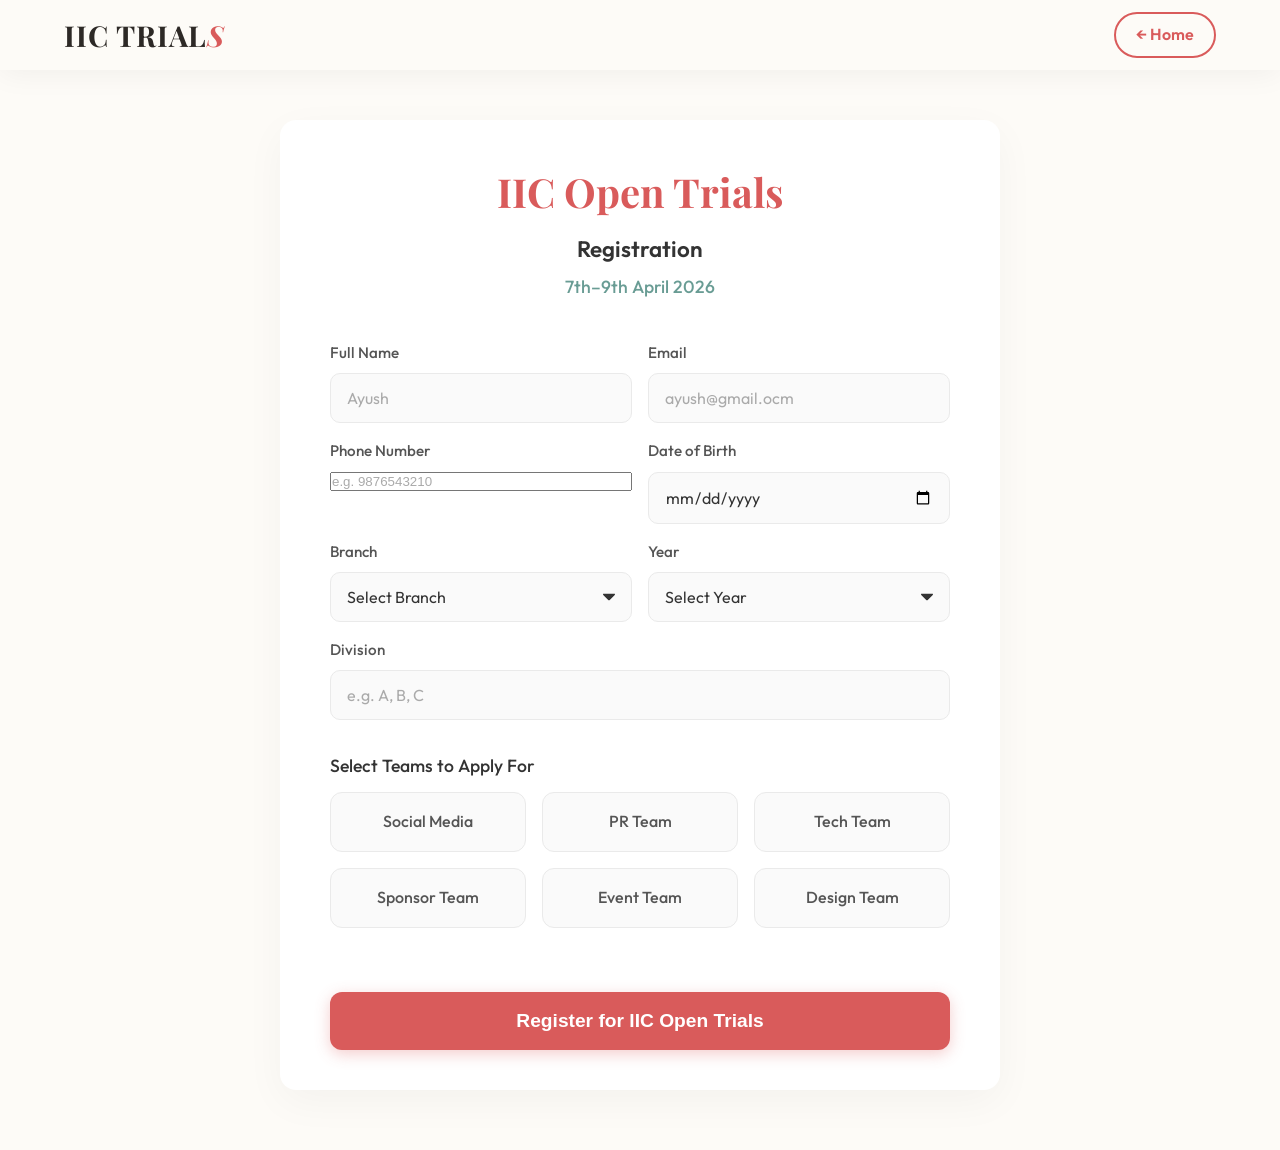
==== register.html @ b2291768 "feat: initialize project with responsive carnival-themed styling and structure" ====
<!DOCTYPE html>
<html lang="en">

<head>
  <meta charset="UTF-8">
  <meta name="viewport" content="width=device-width, initial-scale=1.0">
  <title>Registration - IIC Open Trials 2026</title>
  <link rel="preconnect" href="https://fonts.googleapis.com">
  <link rel="preconnect" href="https://fonts.gstatic.com" crossorigin>
  <link
    href="https://fonts.googleapis.com/css2?family=Outfit:wght@300;400;500;600;700&family=Playfair+Display:ital,wght@0,600;0,700;1,600&display=swap"
    rel="stylesheet">
  <link rel="stylesheet" href="style.css">
  <link rel="stylesheet" href="register.css">
</head>

<body class="register-page">

  <!-- Minimal Nav -->
  <nav class="navbar scrolled">
    <div class="nav-container">
      <a href="index.html" class="logo">
        <span class="logo-text">IIC TRIAL<span class="highlight">S</span></span>
      </a>
      <a href="index.html" class="btn-secondary" style="margin-top:0; padding:8px 20px;">&larr; Home</a>
    </div>
  </nav>

  <main class="register-main">
    <div class="register-container">

      <!-- Main Registration Card -->
      <div id="form-card" class="register-card">
        <div class="form-header">
          <h2>IIC Open Trials</h2>
          <h3>Registration</h3>
          <p class="date">7th–9th April 2026</p>
        </div>

        <form id="standalone-register-form">

          <div class="form-section">
            <div class="form-row">
              <div class="form-group">
                <label for="fullName">Full Name</label>
                <input type="text" id="fullName" name="fullName" required placeholder="Ayush">
              </div>
              <div class="form-group">
                <label for="email">Email</label>
                <!-- EmailOTP removed, just standard verification -->
                <input type="email" id="email" name="email" required placeholder="ayush@gmail.ocm">
              </div>
            </div>

            <div class="form-row">
              <div class="form-group">
                <label for="phone">Phone Number</label>
                <input type="tel" id="phone" name="phone" required placeholder="e.g. 9876543210" pattern="[0-9]{10}"
                  minlength="10" maxlength="10" title="Please enter exactly 10 digits">
              </div>

              <div class="form-group">
                <label for="dob">Date of Birth</label>
                <input type="date" id="dob" name="dob" required>
              </div>
            </div>

            <div class="form-row">
              <div class="form-group">
                <label for="branch">Branch</label>
                <select id="branch" name="branch" required>
                  <option value="" disabled selected>Select Branch</option>
                  <option value="CE">CE</option>
                  <option value="IT">IT</option>
                  <option value="AI">AIDS</option>
                  <option value="ENTC">ENTC</option>
                  <option value="ECE">ECE</option>
                  <option value="CSE">CSE</option>
                  <option value="CSE-AI">CSE-AI</option>
                  <option value="MECH">MECH</option>
                  <option value="OTHER">OTHER</option>
                </select>
              </div>
              <div class="form-group">
                <label for="year">Year</label>
                <select id="year" name="year" required>
                  <option value="" disabled selected>Select Year</option>
                  <option value="FE">First Year (FE)</option>
                  <option value="SE">Second Year (SE)</option>
                  <option value="TE">Third Year (TE)</option>
                  <option value="BE">Final Year (BE)</option>
                </select>
              </div>
            </div>

            <div class="form-group">
              <label for="division">Division</label>
              <input type="text" id="division" name="division" required placeholder="e.g. A, B, C">
            </div>
          </div>

          <div class="form-section">
            <div class="team-selection-title">Select Teams to Apply For</div>

            <!-- Cards instead of checkboxes -->
            <div class="team-grid" id="team-selection-grid">
              <div class="team-selectable-card" data-team="Social Media">Social Media</div>
              <div class="team-selectable-card" data-team="PR Team">PR Team</div>
              <div class="team-selectable-card" data-team="Tech Team">Tech Team</div>
              <div class="team-selectable-card" data-team="Sponsor Team">Sponsor Team</div>
              <div class="team-selectable-card" data-team="Event Team">Event Team</div>
              <div class="team-selectable-card" data-team="Design Team">Design Team</div>
            </div>
          </div>

          <!-- Submit Button -->
          <button type="submit" id="btn-submit-main" class="btn-submit">
            <span class="btn-text">Register for IIC Open Trials</span>
            <span class="loader hidden"></span>
          </button>

          <div id="form-error" class="error-msg hidden"></div>
        </form>
      </div>

      <!-- Success Card -->
      <div id="success-card" class="success-card hidden">
        <div class="success-icon">🏆</div>
        <h2>You are registered for IIC Open Trials</h2>
        <p>A confirmation email has been dispatched. See you at the Carnival!</p>
      </div>

    </div>
  </main>

  <script src="register.js"></script>
</body>

</html>
---- style.css ----
/* =========================================
   VARIABLES & DESIGN SYSTEM
   ========================================= */
:root {
  /* Premium Light Carnival Palette */
  --bg-dark: #1F1B18;       /* Very dark warm gray (for contrast) */
  --bg-cream: #FDFBF7;      /* Clean cream modern base */
  --bg-paper: #F5F1E7;      /* Slightly darker cream for cards */
  --color-yellow: #FBE285;  /* Pastel Yellow */
  --color-red: #D95B5B;     /* Muted Premium Red */
  --color-teal: #699C94;    /* Subtle Carnival Teal */
  --color-gold: #E1C699;    /* Muted Gold */
  
  --text-main: #2D2926;     /* Dark Charcoal - highly readable */
  --text-muted: #6B655D;    /* Muted for paragraphs */
  
  /* Fonts */
  --font-heading: 'Playfair Display', serif;
  --font-body: 'Outfit', sans-serif;

  /* Layout */
  --max-width: 1200px;
  --nav-height: 120px;
  --nav-height-scrolled: 70px;
  
  /* Easing */
  --ease-smooth: cubic-bezier(0.25, 1, 0.5, 1);
  --ease-elastic: cubic-bezier(0.68, -0.55, 0.26, 1.55);
}

/* =========================================
   BASE RESET
   ========================================= */
* {
  margin: 0;
  padding: 0;
  box-sizing: border-box;
}

html {
  scroll-behavior: smooth;
}

body {
  font-family: var(--font-body);
  background-color: var(--bg-cream);
  color: var(--text-main);
  line-height: 1.6;
  overflow-x: hidden;
}

a {
  text-decoration: none;
  color: inherit;
}

ul {
  list-style: none;
}

.container {
  width: 90%;
  max-width: var(--max-width);
  margin: 0 auto;
}

.section-pad {
  padding: 100px 0;
  scroll-margin-top: 80px; /* Offset for fixed sticky navbar */
}

.section-header {
  text-align: center;
  margin-bottom: 60px;
}

.section-title {
  font-family: var(--font-heading);
  font-size: 3.5rem;
  color: var(--text-main);
  margin-bottom: 15px;
}

.section-desc {
  font-size: 1.2rem;
  color: var(--text-muted);
}

.highlight {
  color: var(--color-red);
  font-style: italic;
}

/* =========================================
   BUTTONS
   ========================================= */
.btn-primary {
  display: inline-block;
  background-color: var(--color-red);
  color: #fff;
  padding: 14px 32px;
  border-radius: 50px;
  font-weight: 600;
  font-size: 1.1rem;
  transition: transform 0.4s var(--ease-elastic), box-shadow 0.4s var(--ease-smooth), background-color 0.3s;
  cursor: pointer;
  border: none;
  font-family: var(--font-body);
}

.btn-primary:hover {
  transform: translateY(-4px) scale(1.02);
  box-shadow: 0 10px 25px rgba(217, 91, 91, 0.3);
  background-color: #C04A4A;
}

.btn-secondary {
  display: inline-block;
  background-color: transparent;
  color: var(--color-red);
  padding: 10px 24px;
  border-radius: 50px;
  font-weight: 600;
  border: 2px solid var(--color-red);
  transition: all 0.3s var(--ease-smooth);
  cursor: pointer;
  font-family: var(--font-body);
  margin-top: 15px;
}

.btn-secondary:hover {
  background-color: var(--color-red);
  color: #fff;
}

/* =========================================
   NAVBAR
   ========================================= */
.navbar {
  position: fixed;
  top: 0;
  left: 0;
  width: 100%;
  height: var(--nav-height);
  padding: 0 5%;
  display: flex;
  align-items: center;
  background-color: transparent;
  transition: height 0.4s var(--ease-smooth), background-color 0.4s var(--ease-smooth), box-shadow 0.4s var(--ease-smooth), filter 0.4s;
  z-index: 1000;
}

.navbar.scrolled {
  height: var(--nav-height-scrolled);
  background-color: rgba(253, 251, 247, 0.95);
  backdrop-filter: blur(10px);
  box-shadow: 0 4px 30px rgba(0, 0, 0, 0.05);
}

.nav-container {
  width: 100%;
  max-width: var(--max-width);
  margin: 0 auto;
  display: flex;
  justify-content: space-between;
  align-items: center;
}

.logo {
  font-family: var(--font-heading);
  font-size: 1.8rem;
  font-weight: 700;
  letter-spacing: 1px;
}

.logo .highlight {
  color: var(--color-red);
}

.nav-links {
  display: flex;
  align-items: center;
  gap: 40px;
  position: relative;
  transition: gap 0.4s var(--ease-smooth);
}

.navbar.scrolled .nav-links {
  gap: 30px;
}

.nav-item {
  font-weight: 500;
  font-size: 1.05rem;
  color: var(--text-main);
  position: relative;
  padding: 5px 0;
  transition: color 0.3s;
}

.nav-item:hover, .nav-item.active {
  color: var(--color-red);
}

/* Active Underline slide animation */
.nav-underline {
  position: absolute;
  bottom: -5px;
  height: 2px;
  background-color: var(--color-red);
  transition: width 0.3s var(--ease-smooth), left 0.3s var(--ease-smooth);
  width: 0;
  left: 0;
}

.btn-nav {
  background-color: var(--text-main);
  color: #fff;
  padding: 10px 24px;
  border-radius: 50px;
  font-weight: 600;
  transition: background-color 0.3s, transform 0.3s;
}

.btn-nav:hover {
  background-color: var(--color-red);
  transform: translateY(-2px);
}

/* =========================================
   HERO SECTION (Cinematic SVG Illustrated)
   ========================================= */
.hero {
  position: relative;
  height: 100vh;
  min-height: 700px;
  display: flex;
  align-items: center;
  justify-content: center;
  text-align: center;
  overflow: hidden;
  background-color: var(--bg-cream); /* Starts with cream */
}

.hero-bg {
  position: absolute;
  top: 0;
  left: 0;
  width: 100%;
  height: 100%;
  z-index: 1;
  pointer-events: none;
}

.sky-gradient {
  position: absolute;
  top: 0;
  left: 0;
  width: 100%;
  height: 100%;
  /* Animate gradient shift or keep it static pastel */
  background: linear-gradient(180deg, rgba(251, 226, 133, 0.3) 0%, rgba(253, 251, 247, 1) 100%);
  opacity: 0.8;
}

/* Background SVGs Positioned relative to hero */
.ferris-wheel-container {
  position: absolute;
  bottom: 0;
  right: 15%;
  width: 60vh;
  height: 60vh;
  transform: translateX(20%) translateY(10%);
  opacity: 0.8;
}

.ferris-wheel {
  width: 100%;
  height: 100%;
  animation: rotateWheel 40s linear infinite;
  transform-origin: center;
}

@keyframes rotateWheel {
  0% { transform: rotate(0deg); }
  100% { transform: rotate(360deg); }
}

/* Counter-rotate capsules so they don't tip over */
.capsule {
  animation: counterRotateCapsule 40s linear infinite;
  transform-origin: 100px 10px; /* Origin relative to SVG internal coords (top of capsule attachment) */
}

@keyframes counterRotateCapsule {
  0% { transform: rotate(0deg); }
  100% { transform: rotate(-360deg); }
}

.tents-container {
  position: absolute;
  bottom: -5px; /* sit on bottom edge */
  left: 0;
  width: 100%;
  height: 35vh;
  display: flex;
  align-items: flex-end;
  justify-content: flex-start;
  padding-left: 5%;
}

.tent {
  position: absolute;
  bottom: 0;
}

.tent-main {
  left: 10%;
  width: 40vh;
  z-index: 3;
}
.tent-side-l {
  left: 5%;
  width: 25vh;
  z-index: 2;
  transform: translateX(-50%);
}
.tent-side-r {
  left: 30%;
  width: 30vh;
  z-index: 2;
}

/* Flags flutter */
.flag {
  animation: flutter 2s infinite alternate ease-in-out;
  transform-origin: bottom center;
}
@keyframes flutter {
  0% { transform: rotate(-5deg) scaleY(1); }
  100% { transform: rotate(5deg) scaleY(0.9); }
}

/* Silhouettes */
.crowd {
  position: absolute;
  bottom: 0;
  left: 0;
  width: 100%;
  height: 10vh;
  background: url('data:image/svg+xml;utf8,<svg width="1000" height="100" viewBox="0 0 1000 100" xmlns="http://www.w3.org/2000/svg"><path d="M0,100 L0,50 Q20,30 40,50 T80,45 T110,60 T140,50 T180,65 T210,40 T240,55 T280,35 T320,60 T350,45 T380,55 T410,35 T440,60 T480,40 T520,55 T550,40 T580,55 T620,40 T650,55 T680,45 T720,60 T750,40 T780,50 T810,35 T840,55 T880,40 T920,50 T950,40 T980,55 L1000,50 L1000,100 Z" fill="%232D2926" opacity="0.05"/></svg>') repeat-x bottom;
  background-size: 1000px 100%;
  z-index: 4;
}

/* Fireworks */
.fireworks-container {
  position: absolute;
  top: 0;
  left: 0;
  width: 100%;
  height: 50%;
}
.fw {
  position: absolute;
  width: 5px;
  height: 5px;
  border-radius: 50%;
  background-color: var(--color-yellow);
  box-shadow: 0 0 10px 2px var(--color-yellow);
  opacity: 0;
}
.fw-1 { top: 20%; left: 30%; animation: explode 4s infinite 1s; }
.fw-2 { top: 30%; right: 25%; animation: explode 5s infinite 2.5s; background-color: var(--color-red); box-shadow: 0 0 10px 2px var(--color-red);}
.fw-3 { top: 15%; right: 40%; animation: explode 6s infinite 4s; background-color: var(--color-teal); box-shadow: 0 0 10px 2px var(--color-teal);}

@keyframes explode {
  0% { transform: scale(0.5); opacity: 0; }
  20% { opacity: 0.6; }
  50% { transform: scale(4); opacity: 0; }
  100% { opacity: 0; }
}


.hero-content {
  position: relative;
  z-index: 10;
  max-width: 800px;
}

.hero-title {
  font-family: var(--font-heading);
  font-size: 5.5rem;
  line-height: 1.1;
  color: var(--text-main);
  margin-bottom: 20px;
  letter-spacing: -1px;
}

.hero-subtitle {
  font-size: 1.8rem;
  font-weight: 300;
  color: var(--text-muted);
  margin-bottom: 40px;
}

/* Delay class for cinematic effect */
.delay-3s {
  animation: fadeInUp 1s var(--ease-smooth) forwards 1s; /* Shorter than 3s so the user isn't bored, but has delay */
  opacity: 0;
  transform: translateY(30px);
}

@keyframes fadeInUp {
  to {
    opacity: 1;
    transform: translateY(0);
  }
}

.scroll-indicator {
  position: absolute;
  bottom: 40px;
  left: 50%;
  transform: translateX(-50%);
  z-index: 10;
  color: var(--text-main);
  opacity: 0;
  animation: fadeIn 1s forwards 2s; /* Fade in after text */
}

@keyframes fadeIn { to { opacity: 1; } }

.arrow-bounce {
  animation: bounce 2s infinite var(--ease-smooth);
}

@keyframes bounce {
  0%, 20%, 50%, 80%, 100% { transform: translateY(0); }
  40% { transform: translateY(-15px); }
  60% { transform: translateY(-7px); }
}

/* =========================================
   TEAMS SECTION
   ========================================= */
.teams-grid {
  display: grid;
  grid-template-columns: repeat(3, 1fr);
  gap: 30px;
}

.team-card {
  position: relative;
  background-color: var(--bg-paper);
  border-radius: 16px;
  padding: 40px 30px;
  text-align: center;
  overflow: hidden;
  box-shadow: 0 10px 30px rgba(0,0,0,0.03);
  transition: all 0.5s var(--ease-smooth);
  cursor: pointer;
  border: 1px solid rgba(0,0,0,0.02);
  display: flex;
  flex-direction: column;
  height: 200px; /* Default height */
}

.card-front {
  position: relative;
  z-index: 2;
  transition: transform 0.4s var(--ease-smooth);
}

.card-icon {
  font-size: 3rem;
  display: block;
  margin-bottom: 15px;
}

.card-front h3 {
  font-family: var(--font-heading);
  font-size: 1.8rem;
  color: var(--text-main);
}

.card-expand {
  opacity: 0;
  transform: translateY(20px);
  transition: all 0.4s var(--ease-smooth);
  margin-top: 20px;
  max-height: 0;
  overflow: hidden;
}

.card-expand p {
  color: var(--text-muted);
  font-size: 0.95rem;
  margin-bottom: 15px;
}

.roles-list {
  text-align: left;
  margin-bottom: 20px;
  padding-left: 20px;
}

.roles-list li {
  font-size: 0.9rem;
  color: var(--text-main);
  margin-bottom: 5px;
  position: relative;
}

.roles-list li::before {
  content: "•";
  color: var(--color-red);
  font-weight: bold;
  position: absolute;
  left: -15px;
}

/* Hover effects */
.team-card:hover {
  height: 480px; /* Expanding height */
  transform: translateY(-10px);
  box-shadow: 0 20px 40px rgba(0,0,0,0.08);
  background-color: #fff;
}

.team-card:hover .card-front {
  transform: translateY(-10px);
}

.team-card:hover .card-expand {
  opacity: 1;
  transform: translateY(0);
  max-height: 400px;
}

/* =========================================
   EVENTS SECTION
   ========================================= */
.events {
  background-color: #fff; /* Distinct from cream */
  border-top: 1px solid #eee;
  border-bottom: 1px solid #eee;
}

.events-layout {
  display: grid;
  grid-template-columns: repeat(2, 1fr);
  gap: 20px;
}

.event-card {
  background-color: var(--bg-cream);
  padding: 40px;
  border-radius: 16px;
  border-left: 4px solid var(--color-red);
  transition: transform 0.4s var(--ease-smooth), box-shadow 0.4s var(--ease-smooth), background-color 0.4s;
  cursor: pointer;
  position: relative;
  overflow: hidden;
}

.badge {
  display: inline-block;
  padding: 6px 14px;
  border-radius: 30px;
  font-size: 0.8rem;
  font-weight: 600;
  text-transform: uppercase;
  letter-spacing: 1px;
  margin-bottom: 15px;
}

.badge-design { background: #E8F0EF; color: var(--color-teal); border: 1px solid var(--color-teal); }
.badge-social { background: #FFF9E6; color: #B39B2E; border: 1px solid var(--color-yellow); }
.badge-tech { background: #FCEAEA; color: var(--color-red); border: 1px solid var(--color-red); }
.badge-sponsor { background: #F9F4EC; color: #9A7B4A; border: 1px solid var(--color-gold); }
.badge-pr { background: #F4F4F6; color: #5C5855; border: 1px solid #5C5855; }
.badge-event { background: #FFF4F4; color: #D64545; border: 1px solid #D64545; }

.event-card h3 {
  font-family: var(--font-heading);
  font-size: 1.8rem;
  margin-bottom: 10px;
}

.event-card p {
  color: var(--text-muted);
}

.event-card:hover {
  transform: translateY(-5px);
  box-shadow: 0 15px 35px rgba(0,0,0,0.06);
  background-color: #fff;
}

/* Glow highlight on hover */
.event-card::after {
  content: '';
  position: absolute;
  top: 0;
  right: 0;
  width: 150px;
  height: 150px;
  background: radial-gradient(circle, rgba(251, 226, 133, 0.4) 0%, rgba(255,255,255,0) 70%);
  opacity: 0;
  transform: translate(50%, -50%);
  transition: opacity 0.4s var(--ease-smooth);
}

.event-card:hover::after {
  opacity: 1;
}

/* Event Cards Expandable Rules UI */
.card-visible {
  position: relative;
  z-index: 2;
}

.hero-line {
  font-weight: 500;
  color: #333;
  line-height: 1.4;
  margin-top: 5px;
  font-size: 1.05rem;
}

.card-rules-wrapper {
  display: grid;
  grid-template-rows: 0fr;
  transition: grid-template-rows 0.4s var(--ease-smooth);
}

.card-rules {
  overflow: hidden;
  opacity: 0;
  transition: opacity 0.4s var(--ease-smooth);
}

.event-card:hover .card-rules-wrapper {
  grid-template-rows: 1fr;
}

.event-card:hover .card-rules {
  opacity: 1;
}

.card-rules h4 {
  margin-top: 18px;
  margin-bottom: 8px;
  font-size: 0.95rem;
  font-family: var(--font-heading);
  text-transform: uppercase;
  letter-spacing: 0.5px;
  color: var(--color-red);
}

.card-rules ul {
  list-style: none;
  padding: 0;
  margin: 0;
}

.card-rules ul li {
  position: relative;
  padding-left: 16px;
  margin-bottom: 6px;
  font-size: 0.95rem;
  color: var(--text-muted);
}

.card-rules ul li::before {
  content: "•";
  color: var(--text-main);
  position: absolute;
  left: 0;
  top: 0;
}

/* =========================================
   CTA SECTION
   ========================================= */
.cta-box {
  background-color: var(--bg-dark);
  color: #fff;
  border-radius: 20px;
  padding: 80px 40px;
  text-align: center;
  position: relative;
  overflow: hidden;
}

.cta-box .section-title {
  color: #fff;
}

.cta-box p {
  font-size: 1.2rem;
  color: #DDD;
  margin-bottom: 40px;
}

.cta-box::before {
  content: '';
  position: absolute;
  top: -50%;
  left: -50%;
  width: 200%;
  height: 200%;
  background: radial-gradient(circle, rgba(217, 91, 91, 0.15) 0%, rgba(0,0,0,0) 50%);
  pointer-events: none;
}

.btn-large {
  padding: 16px 40px;
  font-size: 1.3rem;
}

/* =========================================
   REGISTER FORM (DARK THEME)
   ========================================= */
.register-form {
  margin-top: 40px;
  text-align: left;
}

.form-grid {
  display: grid;
  grid-template-columns: 1fr 1fr;
  gap: 20px;
  margin-bottom: 30px;
}

.input-group label {
  display: block;
  font-weight: 600;
  margin-bottom: 8px;
  color: #E1C699; /* muted gold to match dark theme */
}

.input-group input,
.input-group select {
  width: 100%;
  padding: 12px 15px;
  border: 1px solid rgba(255,255,255,0.1);
  border-radius: 6px;
  background: rgba(255,255,255,0.05);
  font-family: inherit;
  font-size: 1rem;
  color: #fff;
  transition: border-color 0.3s, box-shadow 0.3s, background 0.3s;
}

/* Fix dropdown options showing poorly sometimes on dark UI */
.input-group select option {
  background: var(--bg-dark);
  color: #fff;
}

.input-group input:focus,
.input-group select:focus {
  outline: none;
  border-color: var(--color-red);
  background: rgba(255,255,255,0.1);
  box-shadow: 0 0 0 3px rgba(217, 91, 91, 0.2);
}

.team-selection {
  margin-bottom: 40px;
}

.selection-title {
  font-size: 1.2rem;
  margin-bottom: 15px;
  color: #E1C699;
}

.checkbox-grid {
  display: grid;
  grid-template-columns: repeat(3, 1fr);
  gap: 15px;
}

.checkbox-item {
  display: flex;
  align-items: center;
  gap: 8px;
  cursor: pointer;
  background: rgba(255,255,255,0.05);
  padding: 10px 15px;
  border-radius: 6px;
  border: 1px solid rgba(255,255,255,0.05);
  transition: background-color 0.2s, transform 0.2s;
  color: #eee;
}

.checkbox-item:hover {
  background: rgba(255,255,255,0.1);
  transform: translateY(-2px);
}

.checkbox-item input[type="checkbox"] {
  width: 18px;
  height: 18px;
  accent-color: var(--color-red);
  cursor: pointer;
}

.btn-submit {
  width: 100%;
}

.hidden {
  display: none !important;
}

.success-msg {
  text-align: center;
  padding: 20px 0;
  animation: fadeIn 0.8s ease forwards;
}

.success-icon {
  font-size: 4rem;
  margin-bottom: 15px;
}

.success-msg h3 {
  font-family: var(--font-heading);
  font-size: 2rem;
  color: #FFF;
  margin-bottom: 10px;
}

.success-msg p {
  color: #E1C699 !important;
}

.footer {
  text-align: center;
  padding: 30px 0;
  background-color: var(--bg-dark);
  color: #888;
  font-size: 0.9rem;
}

/* =========================================
   SCROLL REVEAL ANIMATIONS
   ========================================= */
.reveal-on-scroll {
  opacity: 0;
  transform: translateY(40px);
  transition: opacity 0.8s var(--ease-smooth), transform 0.8s var(--ease-smooth);
}

.reveal-on-scroll.visible {
  opacity: 1;
  transform: translateY(0);
}

/* =========================================
   ABOUT SECTION
   ========================================= */
.about {
  background-color: var(--bg-paper);
}

.wooden-board-wrapper {
  display: flex;
  justify-content: center;
  margin-bottom: 50px;
}

.wooden-board {
  background: #8B5A2B;
  color: #FFECA1;
  padding: 15px 40px;
  border-radius: 4px;
  position: relative;
  box-shadow: 0 4px 10px rgba(0,0,0,0.2);
  border: 2px solid #5C3A21;
}

.board-text {
  font-family: var(--font-heading);
  font-size: 2.2rem;
  letter-spacing: 2px;
  margin: 0;
}

.nail {
  position: absolute;
  top: 50%;
  transform: translateY(-50%);
  width: 12px;
  height: 12px;
  background: #333;
  border-radius: 50%;
  box-shadow: inset -2px -2px 4px rgba(0,0,0,0.5), 1px 1px 1px rgba(255,255,255,0.2);
}

.nail-left { left: 15px; }
.nail-right { right: 15px; }

.about-grid {
  display: grid;
  grid-template-columns: repeat(2, 1fr);
  gap: 30px;
}

.col-span-2 {
  grid-column: span 2;
}

.about-card {
  background: #fff;
  padding: 40px;
  border-radius: 4px;
  position: relative;
  box-shadow: 2px 4px 15px rgba(0,0,0,0.05);
  transition: transform 0.4s var(--ease-smooth);
}

.about-card:hover {
  transform: translateY(-5px);
}

.paper-pin {
  position: absolute;
  width: 20px;
  height: 20px;
  background: radial-gradient(circle at 30% 30%, #f77, #d00);
  border-radius: 50%;
  box-shadow: 1px 3px 5px rgba(0,0,0,0.3), inset -2px -2px 4px rgba(0,0,0,0.2);
}

.paper-pin::after {
  content: '';
  position: absolute;
  top: 50%; left: 50%;
  transform: translate(-50%, -50%);
  width: 4px; height: 4px;
  background: #fff;
  border-radius: 50%;
  opacity: 0.8;
}

.pin-top-center { top: 15px; left: 50%; transform: translateX(-50%); }
.pin-top-left { top: 15px; left: 20px; }
.pin-top-right { top: 15px; right: 20px; }

.about-card h3 {
  font-family: var(--font-heading);
  font-size: 1.8rem;
  margin-bottom: 15px;
  color: var(--text-main);
}

.intro-text {
  font-size: 1.3rem;
  text-align: center;
  color: var(--text-main);
  line-height: 1.8;
}

.mission-list {
  padding-left: 20px;
}

.mission-list li {
  margin-bottom: 8px;
  position: relative;
}

.mission-list li::before {
  content: '🎯';
  position: absolute;
  left: -25px;
  font-size: 0.9rem;
}

.perks-grid {
  display: grid;
  grid-template-columns: repeat(3, 1fr);
  gap: 20px;
  margin-top: 20px;
}

.perk-item {
  display: flex;
  align-items: center;
  gap: 15px;
  padding: 15px;
  background: var(--bg-cream);
  border-radius: 8px;
  transition: transform 0.3s, box-shadow 0.3s;
}

.perk-item:hover {
  transform: translateY(-3px);
  box-shadow: 0 5px 15px rgba(0,0,0,0.05);
}

.perk-icon {
  font-size: 1.8rem;
  transition: transform 0.3s var(--ease-elastic);
}

.perk-item:hover .perk-icon {
  transform: scale(1.2);
}

/* Cascading Delays for Reveals */
.delay-1 { transition-delay: 0.1s; }
.delay-2 { transition-delay: 0.2s; }
.delay-3 { transition-delay: 0.3s; }
.delay-4 { transition-delay: 0.3s; /* keeping it fast */ }

/* =========================================
   SELECTION PROCESS (TIMELINE)
   ========================================= */
.process {
  background-color: var(--bg-paper);
}

.timeline {
  position: relative;
  max-width: 900px;
  margin: 0 auto;
  padding: 40px 0;
}

/* The vertical pole */
.timeline-line {
  position: absolute;
  top: 0;
  left: 50%;
  transform: translateX(-50%);
  width: 8px;
  height: 100%;
  background: linear-gradient(to bottom, #8B5A2B 0%, #5C3A21 100%);
  border-radius: 4px;
  box-shadow: inset -2px 0 4px rgba(0,0,0,0.4);
}

.timeline-step {
  position: relative;
  width: 50%;
  padding: 20px 40px;
  box-sizing: border-box;
}

.timeline-step.reveal-on-scroll {
  /* Using elastic bounce for timeline items */
  transition-timing-function: var(--ease-elastic);
}

/* Alternate Left/Right */
.timeline-step:nth-child(odd) {
  left: 0;
  text-align: right;
}

.timeline-step:nth-child(even) {
  left: 50%;
  text-align: left;
}

/* Center Marker Dots */
.timeline-marker {
  position: absolute;
  top: 50%;
  transform: translateY(-50%);
  width: 20px;
  height: 20px;
  background: var(--color-yellow);
  border: 4px solid #5C3A21;
  border-radius: 50%;
  z-index: 2;
}

.timeline-step:nth-child(odd) .timeline-marker {
  right: -10px;
}

.timeline-step:nth-child(even) .timeline-marker {
  left: -10px; /* Math: 50% left, so -10px pulls it exactly over center 8px line */
}

/* Board Styling */
.timeline-card {
  background: #fff;
  padding: 30px;
  border-radius: 8px;
  border: 3px solid #8B5A2B; /* Wooden border */
  box-shadow: 4px 6px 15px rgba(0,0,0,0.1);
  position: relative;
  display: inline-block;
  width: 100%;
}

/* Nails / Connectors to the pole */
.timeline-card::before {
  content: '';
  position: absolute;
  top: 50%;
  transform: translateY(-50%);
  width: 40px;
  height: 6px;
  background: #8B5A2B;
  z-index: -1;
}

.timeline-step:nth-child(odd) .timeline-card::before {
  right: -40px;
}

.timeline-step:nth-child(even) .timeline-card::before {
  left: -40px;
}

.step-header {
  display: flex;
  align-items: center;
  gap: 15px;
  margin-bottom: 20px;
}

.timeline-step:nth-child(odd) .step-header {
  flex-direction: row-reverse;
}

.step-icon {
  font-size: 2.5rem;
  filter: drop-shadow(0 2px 4px rgba(0,0,0,0.1));
}

.step-header h3 {
  font-family: var(--font-heading);
  font-size: 1.8rem;
  color: var(--text-main);
}

.timeline-card ul {
  display: inline-block;
  text-align: left;
}

.timeline-card ul li {
  margin-bottom: 8px;
  color: var(--text-muted);
  position: relative;
  padding-left: 20px;
}

.timeline-card ul li::before {
  content: "»";
  position: absolute;
  left: 0;
  color: var(--color-red);
  font-weight: bold;
}

/* =========================================
   RESPONSIVE
   ========================================= */
@media (max-width: 992px) {
  .hero-title { font-size: 4rem; }
  .teams-grid { grid-template-columns: repeat(2, 1fr); }
  .ferris-wheel-container { right: 5%; width: 40vh; height: 40vh; }
  .tent-main { width: 30vh; }
}

@media (max-width: 768px) {
  .nav-links { display: none; /* simple mobile hide for now */ }
  .hero-title { font-size: 3rem; }
  .hero-subtitle { font-size: 1.2rem; }
  .about-grid { grid-template-columns: 1fr; }
  .col-span-2 { grid-column: span 1; }
  .perks-grid { grid-template-columns: 1fr; }
  .teams-grid { grid-template-columns: 1fr; }
  .events-layout { grid-template-columns: 1fr; }
  
  /* Mobile Timeline */
  .timeline-line { left: 20px; }
  .timeline-step { width: 100%; left: 0 !important; text-align: left !important; padding: 20px 0 20px 50px; }
  .timeline-marker { left: 10px !important; right: auto !important; }
  .timeline-card::before { left: -30px !important; right: auto !important; width: 30px; }
  .timeline-step:nth-child(odd) .step-header { flex-direction: row; }
  
  /* Mobile Register Form */
  .form-grid { grid-template-columns: 1fr; }
  .checkbox-grid { grid-template-columns: repeat(2, 1fr); }
  
  .team-card { height: auto; }
  .card-expand { opacity: 1; transform: translateY(0); max-height: none; }
  .ferris-wheel-container { opacity: 0.3; }
  .tents-container { opacity: 0.5; }
}
---- register.css ----
/* =========================================
   PREMIUM REGISTER PAGE (LIGHT THEME)
   ========================================= */

body.register-page {
  background-color: #FDFBF7; /* Light cream background */
  font-family: var(--font-body);
  display: flex;
  flex-direction: column;
  min-height: 100vh;
  margin: 0;
}

.register-main {
  flex: 1;
  display: flex;
  justify-content: center;
  align-items: flex-start; /* allow scroll if tall */
  padding: 120px 20px 60px 20px;
}

.register-container {
  width: 100%;
  max-width: 720px;
  animation: fadeIn 0.8s ease-out;
}

@keyframes fadeIn {
  from { opacity: 0; transform: translateY(20px); }
  to { opacity: 1; transform: translateY(0); }
}

.register-card {
  background: #ffffff;
  border-radius: 16px;
  box-shadow: 0 12px 40px rgba(0, 0, 0, 0.04);
  padding: 40px 50px;
  transition: opacity 0.5s ease;
}

/* Header */
.form-header {
  text-align: center;
  margin-bottom: 40px;
}

.form-header h2 {
  font-family: var(--font-heading);
  font-size: 2.5rem;
  color: var(--color-red);
  margin-bottom: 8px;
  font-weight: 700;
}

.form-header h3 {
  font-size: 1.4rem;
  color: #333;
  margin-bottom: 5px;
  font-weight: 600;
}

.form-header p.date {
  color: var(--color-teal);
  font-weight: 500;
  font-size: 1.1rem;
}

/* Layout & Spacing */
.form-section {
  padding-bottom: 32px;
}

.form-row {
  display: grid;
  grid-template-columns: 1fr 1fr;
  gap: 16px;
  margin-bottom: 16px;
}

.form-group {
  display: flex;
  flex-direction: column;
}

label {
  font-weight: 500;
  margin-bottom: 8px;
  color: #555;
  font-size: 0.95rem;
}

/* Inputs */
input[type="text"],
input[type="email"],
input[type="date"],
select {
  width: 100%;
  padding: 14px 16px;
  border: 1px solid #EAEAEA;
  border-radius: 10px;
  font-family: inherit;
  font-size: 1rem;
  color: #333;
  background-color: #FAFAFA;
  transition: all 0.3s ease;
  box-sizing: border-box;
}

input:focus,
select:focus {
  outline: none;
  border-color: var(--color-red);
  background-color: #fff;
  box-shadow: 0 0 0 4px rgba(217, 91, 91, 0.08); /* Soft glow */
}

input::placeholder {
  color: #aaa;
}

select {
  appearance: none;
  background-image: url("data:image/svg+xml;charset=US-ASCII,%3Csvg%20xmlns%3D%22http%3A%2F%2Fwww.w3.org%2F2000%2Fsvg%22%20width%3D%22292.4%22%20height%3D%22292.4%22%3E%3Cpath%20fill%3D%22%23333333%22%20d%3D%22M287%2069.4a17.6%2017.6%200%200%200-13-5.4H18.4c-5%200-9.3%201.8-12.9%205.4A17.6%2017.6%200%200%200%200%2082.2c0%205%201.8%209.3%205.4%2012.9l128%20127.9c3.6%203.6%207.8%205.4%2012.8%205.4s9.2-1.8%2012.8-5.4L287%2095c3.5-3.5%205.4-7.8%205.4-12.8%200-5-1.9-9.2-5.5-12.8z%22%2F%3E%3C%2Fsvg%3E");
  background-repeat: no-repeat;
  background-position: right 16px top 50%;
  background-size: 12px auto;
}

/* Selectable Cards (Teams) */
.team-selection-title {
  font-weight: 500;
  margin-bottom: 12px;
  color: #333;
  font-size: 1.1rem;
}

.team-grid {
  display: grid;
  grid-template-columns: repeat(3, 1fr);
  gap: 16px;
  margin-bottom: 32px;
}

.team-selectable-card {
  background: #FAFAFA;
  border: 1px solid #EAEAEA;
  border-radius: 12px;
  padding: 16px;
  text-align: center;
  cursor: pointer;
  transition: all 0.3s cubic-bezier(0.25, 0.8, 0.25, 1);
  font-weight: 500;
  color: #555;
  user-select: none;
}

.team-selectable-card:hover {
  transform: translateY(-2px);
  box-shadow: 0 4px 12px rgba(0,0,0,0.05);
  border-color: #ccc;
}

.team-selectable-card.selected {
  background: rgba(217, 91, 91, 0.05);
  border-color: var(--color-red);
  color: var(--color-red);
  box-shadow: 0 0 0 2px rgba(217, 91, 91, 0.2);
}

/* Submit Button */
.btn-submit {
  width: 100%;
  padding: 18px;
  font-size: 1.2rem;
  border-radius: 12px;
  display: flex;
  justify-content: center;
  align-items: center;
  position: relative;
  background: var(--color-red);
  color: #fff;
  border: none;
  font-weight: 600;
  cursor: pointer;
  transition: transform 0.3s ease, box-shadow 0.3s ease, background 0.3s ease;
  box-shadow: 0 4px 15px rgba(217, 91, 91, 0.3);
}

.btn-submit:hover:not(:disabled) {
  transform: translateY(-3px);
  box-shadow: 0 8px 25px rgba(217, 91, 91, 0.4);
  background: #C44545;
}

.btn-submit:disabled {
  background-color: #ddd;
  color: #888;
  cursor: not-allowed;
  box-shadow: none;
  transform: none;
}

.loader {
  border: 3px solid rgba(255, 255, 255, 0.3);
  border-top: 3px solid #fff;
  border-radius: 50%;
  width: 22px;
  height: 22px;
  animation: spin 1s linear infinite;
  display: inline-block;
}

@keyframes spin {
  0% { transform: rotate(0deg); }
  100% { transform: rotate(360deg); }
}

.hidden {
  display: none !important;
}

.error-msg { 
  margin-top: 16px; 
  text-align: center; 
  color: #dc3545;
  font-size: 0.95rem;
}

/* Success Card */
.success-card {
  text-align: center;
  padding: 60px 40px;
  background: #fff;
  border-radius: 16px;
  box-shadow: 0 12px 40px rgba(0, 0, 0, 0.04);
}

.success-icon {
  font-size: 5rem;
  margin-bottom: 20px;
  animation: popIn 0.5s cubic-bezier(0.68, -0.55, 0.26, 1.55);
}

@keyframes popIn {
  0% { transform: scale(0.5); opacity: 0; }
  100% { transform: scale(1); opacity: 1; }
}

.success-card h2 {
  font-family: var(--font-heading);
  font-size: 2.2rem;
  color: var(--text-main);
  margin-bottom: 15px;
}

.success-card p {
  color: var(--text-muted);
  font-size: 1.1rem;
}

/* Mobile */
@media (max-width: 600px) {
  .register-card { padding: 30px 24px; }
  .form-row { grid-template-columns: 1fr; gap: 16px; margin-bottom: 16px; }
  .team-grid { grid-template-columns: 1fr 1fr; }
  .form-header h2 { font-size: 2rem; }
}
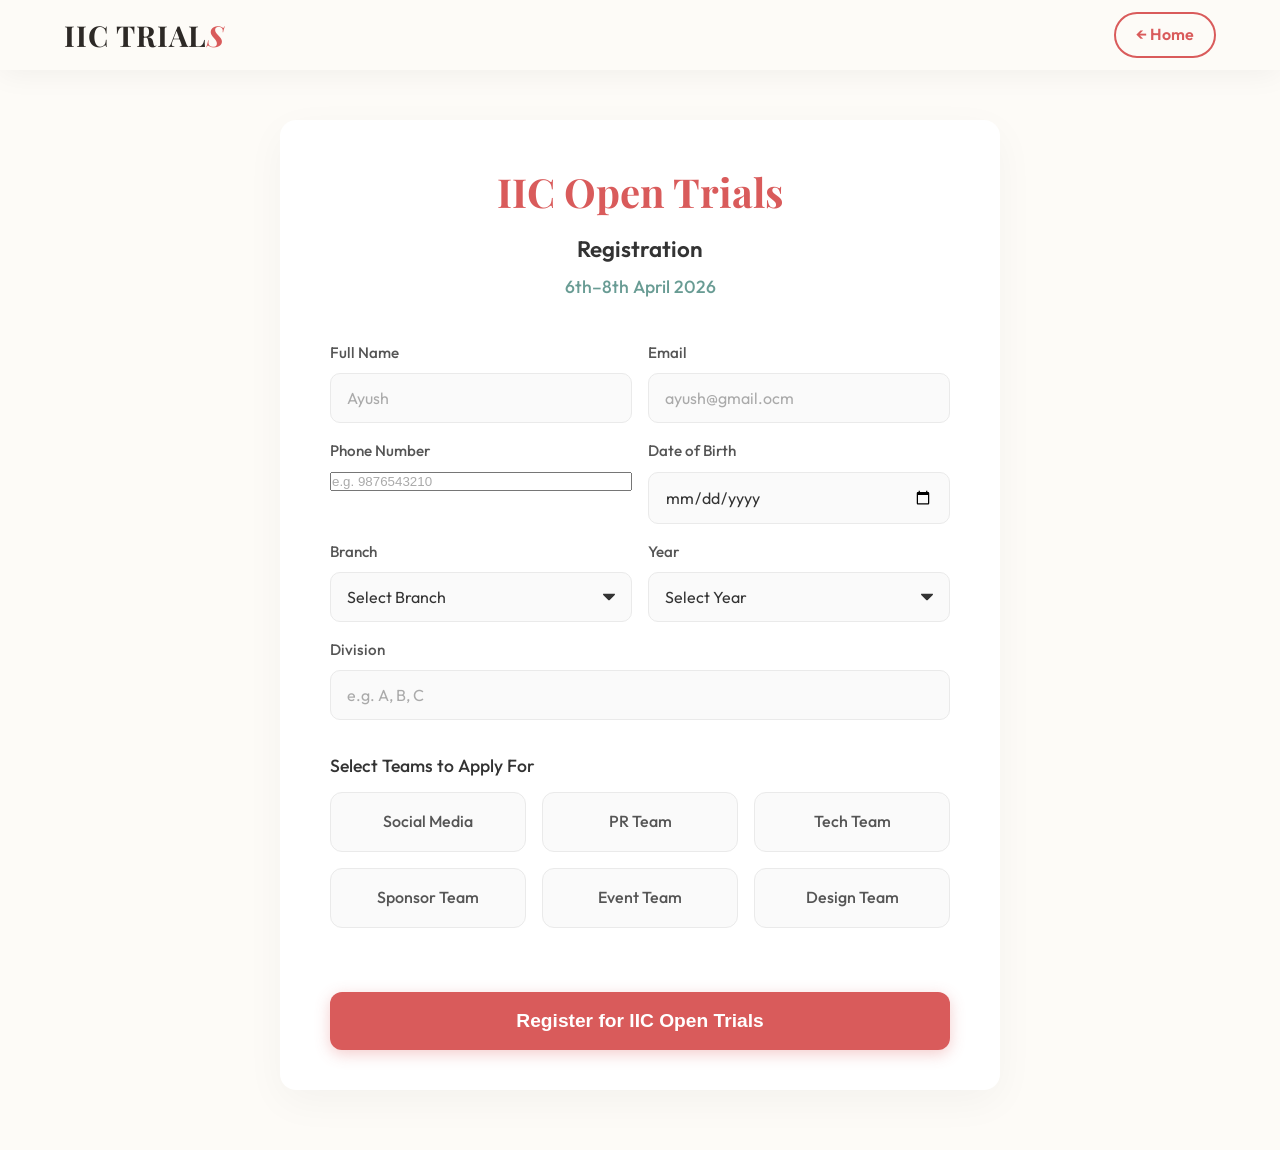
==== commit 531095d8: "chore: update event dates to 6th–8th April 2026" ====
--- a/register.html
+++ b/register.html
@@ -34,7 +34,7 @@
         <div class="form-header">
           <h2>IIC Open Trials</h2>
           <h3>Registration</h3>
-          <p class="date">7th–9th April 2026</p>
+          <p class="date">6th–8th April 2026</p>
         </div>
 
         <form id="standalone-register-form">
--- a/style.css
+++ b/style.css
@@ -3,17 +3,26 @@
    ========================================= */
 :root {
   /* Premium Light Carnival Palette */
-  --bg-dark: #1F1B18;       /* Very dark warm gray (for contrast) */
-  --bg-cream: #FDFBF7;      /* Clean cream modern base */
-  --bg-paper: #F5F1E7;      /* Slightly darker cream for cards */
-  --color-yellow: #FBE285;  /* Pastel Yellow */
-  --color-red: #D95B5B;     /* Muted Premium Red */
-  --color-teal: #699C94;    /* Subtle Carnival Teal */
-  --color-gold: #E1C699;    /* Muted Gold */
-  
-  --text-main: #2D2926;     /* Dark Charcoal - highly readable */
-  --text-muted: #6B655D;    /* Muted for paragraphs */
-  
+  --bg-dark: #1F1B18;
+  /* Very dark warm gray (for contrast) */
+  --bg-cream: #FDFBF7;
+  /* Clean cream modern base */
+  --bg-paper: #F5F1E7;
+  /* Slightly darker cream for cards */
+  --color-yellow: #FBE285;
+  /* Pastel Yellow */
+  --color-red: #D95B5B;
+  /* Muted Premium Red */
+  --color-teal: #699C94;
+  /* Subtle Carnival Teal */
+  --color-gold: #E1C699;
+  /* Muted Gold */
+
+  --text-main: #2D2926;
+  /* Dark Charcoal - highly readable */
+  --text-muted: #6B655D;
+  /* Muted for paragraphs */
+
   /* Fonts */
   --font-heading: 'Playfair Display', serif;
   --font-body: 'Outfit', sans-serif;
@@ -22,7 +31,7 @@
   --max-width: 1200px;
   --nav-height: 120px;
   --nav-height-scrolled: 70px;
-  
+
   /* Easing */
   --ease-smooth: cubic-bezier(0.25, 1, 0.5, 1);
   --ease-elastic: cubic-bezier(0.68, -0.55, 0.26, 1.55);
@@ -66,7 +75,8 @@
 
 .section-pad {
   padding: 100px 0;
-  scroll-margin-top: 80px; /* Offset for fixed sticky navbar */
+  scroll-margin-top: 80px;
+  /* Offset for fixed sticky navbar */
 }
 
 .section-header {
@@ -198,7 +208,8 @@
   transition: color 0.3s;
 }
 
-.nav-item:hover, .nav-item.active {
+.nav-item:hover,
+.nav-item.active {
   color: var(--color-red);
 }
 
@@ -239,7 +250,8 @@
   justify-content: center;
   text-align: center;
   overflow: hidden;
-  background-color: var(--bg-cream); /* Starts with cream */
+  background-color: var(--bg-cream);
+  /* Starts with cream */
 }
 
 .hero-bg {
@@ -282,24 +294,36 @@
 }
 
 @keyframes rotateWheel {
-  0% { transform: rotate(0deg); }
-  100% { transform: rotate(360deg); }
+  0% {
+    transform: rotate(0deg);
+  }
+
+  100% {
+    transform: rotate(360deg);
+  }
 }
 
 /* Counter-rotate capsules so they don't tip over */
 .capsule {
   animation: counterRotateCapsule 40s linear infinite;
-  transform-origin: 100px 10px; /* Origin relative to SVG internal coords (top of capsule attachment) */
+  transform-origin: 100px 10px;
+  /* Origin relative to SVG internal coords (top of capsule attachment) */
 }
 
 @keyframes counterRotateCapsule {
-  0% { transform: rotate(0deg); }
-  100% { transform: rotate(-360deg); }
+  0% {
+    transform: rotate(0deg);
+  }
+
+  100% {
+    transform: rotate(-360deg);
+  }
 }
 
 .tents-container {
   position: absolute;
-  bottom: -5px; /* sit on bottom edge */
+  bottom: -5px;
+  /* sit on bottom edge */
   left: 0;
   width: 100%;
   height: 35vh;
@@ -319,12 +343,14 @@
   width: 40vh;
   z-index: 3;
 }
+
 .tent-side-l {
   left: 5%;
   width: 25vh;
   z-index: 2;
   transform: translateX(-50%);
 }
+
 .tent-side-r {
   left: 30%;
   width: 30vh;
@@ -336,9 +362,15 @@
   animation: flutter 2s infinite alternate ease-in-out;
   transform-origin: bottom center;
 }
+
 @keyframes flutter {
-  0% { transform: rotate(-5deg) scaleY(1); }
-  100% { transform: rotate(5deg) scaleY(0.9); }
+  0% {
+    transform: rotate(-5deg) scaleY(1);
+  }
+
+  100% {
+    transform: rotate(5deg) scaleY(0.9);
+  }
 }
 
 /* Silhouettes */
@@ -361,6 +393,7 @@
   width: 100%;
   height: 50%;
 }
+
 .fw {
   position: absolute;
   width: 5px;
@@ -370,15 +403,47 @@
   box-shadow: 0 0 10px 2px var(--color-yellow);
   opacity: 0;
 }
-.fw-1 { top: 20%; left: 30%; animation: explode 4s infinite 1s; }
-.fw-2 { top: 30%; right: 25%; animation: explode 5s infinite 2.5s; background-color: var(--color-red); box-shadow: 0 0 10px 2px var(--color-red);}
-.fw-3 { top: 15%; right: 40%; animation: explode 6s infinite 4s; background-color: var(--color-teal); box-shadow: 0 0 10px 2px var(--color-teal);}
+
+.fw-1 {
+  top: 20%;
+  left: 30%;
+  animation: explode 4s infinite 1s;
+}
+
+.fw-2 {
+  top: 30%;
+  right: 25%;
+  animation: explode 5s infinite 2.5s;
+  background-color: var(--color-red);
+  box-shadow: 0 0 10px 2px var(--color-red);
+}
+
+.fw-3 {
+  top: 15%;
+  right: 40%;
+  animation: explode 6s infinite 4s;
+  background-color: var(--color-teal);
+  box-shadow: 0 0 10px 2px var(--color-teal);
+}
 
 @keyframes explode {
-  0% { transform: scale(0.5); opacity: 0; }
-  20% { opacity: 0.6; }
-  50% { transform: scale(4); opacity: 0; }
-  100% { opacity: 0; }
+  0% {
+    transform: scale(0.5);
+    opacity: 0;
+  }
+
+  20% {
+    opacity: 0.6;
+  }
+
+  50% {
+    transform: scale(4);
+    opacity: 0;
+  }
+
+  100% {
+    opacity: 0;
+  }
 }
 
 
@@ -406,7 +471,8 @@
 
 /* Delay class for cinematic effect */
 .delay-3s {
-  animation: fadeInUp 1s var(--ease-smooth) forwards 1s; /* Shorter than 3s so the user isn't bored, but has delay */
+  animation: fadeInUp 1s var(--ease-smooth) forwards 1s;
+  /* Shorter than 3s so the user isn't bored, but has delay */
   opacity: 0;
   transform: translateY(30px);
 }
@@ -426,19 +492,37 @@
   z-index: 10;
   color: var(--text-main);
   opacity: 0;
-  animation: fadeIn 1s forwards 2s; /* Fade in after text */
-}
-
-@keyframes fadeIn { to { opacity: 1; } }
+  animation: fadeIn 1s forwards 2s;
+  /* Fade in after text */
+}
+
+@keyframes fadeIn {
+  to {
+    opacity: 1;
+  }
+}
 
 .arrow-bounce {
   animation: bounce 2s infinite var(--ease-smooth);
 }
 
 @keyframes bounce {
-  0%, 20%, 50%, 80%, 100% { transform: translateY(0); }
-  40% { transform: translateY(-15px); }
-  60% { transform: translateY(-7px); }
+
+  0%,
+  20%,
+  50%,
+  80%,
+  100% {
+    transform: translateY(0);
+  }
+
+  40% {
+    transform: translateY(-15px);
+  }
+
+  60% {
+    transform: translateY(-7px);
+  }
 }
 
 /* =========================================
@@ -457,13 +541,14 @@
   padding: 40px 30px;
   text-align: center;
   overflow: hidden;
-  box-shadow: 0 10px 30px rgba(0,0,0,0.03);
+  box-shadow: 0 10px 30px rgba(0, 0, 0, 0.03);
   transition: all 0.5s var(--ease-smooth);
   cursor: pointer;
-  border: 1px solid rgba(0,0,0,0.02);
+  border: 1px solid rgba(0, 0, 0, 0.02);
   display: flex;
   flex-direction: column;
-  height: 200px; /* Default height */
+  height: 200px;
+  /* Default height */
 }
 
 .card-front {
@@ -522,9 +607,10 @@
 
 /* Hover effects */
 .team-card:hover {
-  height: 480px; /* Expanding height */
+  height: 480px;
+  /* Expanding height */
   transform: translateY(-10px);
-  box-shadow: 0 20px 40px rgba(0,0,0,0.08);
+  box-shadow: 0 20px 40px rgba(0, 0, 0, 0.08);
   background-color: #fff;
 }
 
@@ -542,7 +628,8 @@
    EVENTS SECTION
    ========================================= */
 .events {
-  background-color: #fff; /* Distinct from cream */
+  background-color: #fff;
+  /* Distinct from cream */
   border-top: 1px solid #eee;
   border-bottom: 1px solid #eee;
 }
@@ -575,12 +662,41 @@
   margin-bottom: 15px;
 }
 
-.badge-design { background: #E8F0EF; color: var(--color-teal); border: 1px solid var(--color-teal); }
-.badge-social { background: #FFF9E6; color: #B39B2E; border: 1px solid var(--color-yellow); }
-.badge-tech { background: #FCEAEA; color: var(--color-red); border: 1px solid var(--color-red); }
-.badge-sponsor { background: #F9F4EC; color: #9A7B4A; border: 1px solid var(--color-gold); }
-.badge-pr { background: #F4F4F6; color: #5C5855; border: 1px solid #5C5855; }
-.badge-event { background: #FFF4F4; color: #D64545; border: 1px solid #D64545; }
+.badge-design {
+  background: #E8F0EF;
+  color: var(--color-teal);
+  border: 1px solid var(--color-teal);
+}
+
+.badge-social {
+  background: #FFF9E6;
+  color: #B39B2E;
+  border: 1px solid var(--color-yellow);
+}
+
+.badge-tech {
+  background: #FCEAEA;
+  color: var(--color-red);
+  border: 1px solid var(--color-red);
+}
+
+.badge-sponsor {
+  background: #F9F4EC;
+  color: #9A7B4A;
+  border: 1px solid var(--color-gold);
+}
+
+.badge-pr {
+  background: #F4F4F6;
+  color: #5C5855;
+  border: 1px solid #5C5855;
+}
+
+.badge-event {
+  background: #FFF4F4;
+  color: #D64545;
+  border: 1px solid #D64545;
+}
 
 .event-card h3 {
   font-family: var(--font-heading);
@@ -594,7 +710,7 @@
 
 .event-card:hover {
   transform: translateY(-5px);
-  box-shadow: 0 15px 35px rgba(0,0,0,0.06);
+  box-shadow: 0 15px 35px rgba(0, 0, 0, 0.06);
   background-color: #fff;
 }
 
@@ -606,7 +722,7 @@
   right: 0;
   width: 150px;
   height: 150px;
-  background: radial-gradient(circle, rgba(251, 226, 133, 0.4) 0%, rgba(255,255,255,0) 70%);
+  background: radial-gradient(circle, rgba(251, 226, 133, 0.4) 0%, rgba(255, 255, 255, 0) 70%);
   opacity: 0;
   transform: translate(50%, -50%);
   transition: opacity 0.4s var(--ease-smooth);
@@ -712,7 +828,7 @@
   left: -50%;
   width: 200%;
   height: 200%;
-  background: radial-gradient(circle, rgba(217, 91, 91, 0.15) 0%, rgba(0,0,0,0) 50%);
+  background: radial-gradient(circle, rgba(217, 91, 91, 0.15) 0%, rgba(0, 0, 0, 0) 50%);
   pointer-events: none;
 }
 
@@ -740,16 +856,17 @@
   display: block;
   font-weight: 600;
   margin-bottom: 8px;
-  color: #E1C699; /* muted gold to match dark theme */
+  color: #E1C699;
+  /* muted gold to match dark theme */
 }
 
 .input-group input,
 .input-group select {
   width: 100%;
   padding: 12px 15px;
-  border: 1px solid rgba(255,255,255,0.1);
+  border: 1px solid rgba(255, 255, 255, 0.1);
   border-radius: 6px;
-  background: rgba(255,255,255,0.05);
+  background: rgba(255, 255, 255, 0.05);
   font-family: inherit;
   font-size: 1rem;
   color: #fff;
@@ -766,7 +883,7 @@
 .input-group select:focus {
   outline: none;
   border-color: var(--color-red);
-  background: rgba(255,255,255,0.1);
+  background: rgba(255, 255, 255, 0.1);
   box-shadow: 0 0 0 3px rgba(217, 91, 91, 0.2);
 }
 
@@ -791,16 +908,16 @@
   align-items: center;
   gap: 8px;
   cursor: pointer;
-  background: rgba(255,255,255,0.05);
+  background: rgba(255, 255, 255, 0.05);
   padding: 10px 15px;
   border-radius: 6px;
-  border: 1px solid rgba(255,255,255,0.05);
+  border: 1px solid rgba(255, 255, 255, 0.05);
   transition: background-color 0.2s, transform 0.2s;
   color: #eee;
 }
 
 .checkbox-item:hover {
-  background: rgba(255,255,255,0.1);
+  background: rgba(255, 255, 255, 0.1);
   transform: translateY(-2px);
 }
 
@@ -882,7 +999,7 @@
   padding: 15px 40px;
   border-radius: 4px;
   position: relative;
-  box-shadow: 0 4px 10px rgba(0,0,0,0.2);
+  box-shadow: 0 4px 10px rgba(0, 0, 0, 0.2);
   border: 2px solid #5C3A21;
 }
 
@@ -901,11 +1018,16 @@
   height: 12px;
   background: #333;
   border-radius: 50%;
-  box-shadow: inset -2px -2px 4px rgba(0,0,0,0.5), 1px 1px 1px rgba(255,255,255,0.2);
-}
-
-.nail-left { left: 15px; }
-.nail-right { right: 15px; }
+  box-shadow: inset -2px -2px 4px rgba(0, 0, 0, 0.5), 1px 1px 1px rgba(255, 255, 255, 0.2);
+}
+
+.nail-left {
+  left: 15px;
+}
+
+.nail-right {
+  right: 15px;
+}
 
 .about-grid {
   display: grid;
@@ -922,7 +1044,7 @@
   padding: 40px;
   border-radius: 4px;
   position: relative;
-  box-shadow: 2px 4px 15px rgba(0,0,0,0.05);
+  box-shadow: 2px 4px 15px rgba(0, 0, 0, 0.05);
   transition: transform 0.4s var(--ease-smooth);
 }
 
@@ -936,23 +1058,37 @@
   height: 20px;
   background: radial-gradient(circle at 30% 30%, #f77, #d00);
   border-radius: 50%;
-  box-shadow: 1px 3px 5px rgba(0,0,0,0.3), inset -2px -2px 4px rgba(0,0,0,0.2);
+  box-shadow: 1px 3px 5px rgba(0, 0, 0, 0.3), inset -2px -2px 4px rgba(0, 0, 0, 0.2);
 }
 
 .paper-pin::after {
   content: '';
   position: absolute;
-  top: 50%; left: 50%;
+  top: 50%;
+  left: 50%;
   transform: translate(-50%, -50%);
-  width: 4px; height: 4px;
+  width: 4px;
+  height: 4px;
   background: #fff;
   border-radius: 50%;
   opacity: 0.8;
 }
 
-.pin-top-center { top: 15px; left: 50%; transform: translateX(-50%); }
-.pin-top-left { top: 15px; left: 20px; }
-.pin-top-right { top: 15px; right: 20px; }
+.pin-top-center {
+  top: 15px;
+  left: 50%;
+  transform: translateX(-50%);
+}
+
+.pin-top-left {
+  top: 15px;
+  left: 20px;
+}
+
+.pin-top-right {
+  top: 15px;
+  right: 20px;
+}
 
 .about-card h3 {
   font-family: var(--font-heading);
@@ -1003,7 +1139,7 @@
 
 .perk-item:hover {
   transform: translateY(-3px);
-  box-shadow: 0 5px 15px rgba(0,0,0,0.05);
+  box-shadow: 0 5px 15px rgba(0, 0, 0, 0.05);
 }
 
 .perk-icon {
@@ -1016,10 +1152,22 @@
 }
 
 /* Cascading Delays for Reveals */
-.delay-1 { transition-delay: 0.1s; }
-.delay-2 { transition-delay: 0.2s; }
-.delay-3 { transition-delay: 0.3s; }
-.delay-4 { transition-delay: 0.3s; /* keeping it fast */ }
+.delay-1 {
+  transition-delay: 0.1s;
+}
+
+.delay-2 {
+  transition-delay: 0.2s;
+}
+
+.delay-3 {
+  transition-delay: 0.3s;
+}
+
+.delay-4 {
+  transition-delay: 0.3s;
+  /* keeping it fast */
+}
 
 /* =========================================
    SELECTION PROCESS (TIMELINE)
@@ -1045,7 +1193,7 @@
   height: 100%;
   background: linear-gradient(to bottom, #8B5A2B 0%, #5C3A21 100%);
   border-radius: 4px;
-  box-shadow: inset -2px 0 4px rgba(0,0,0,0.4);
+  box-shadow: inset -2px 0 4px rgba(0, 0, 0, 0.4);
 }
 
 .timeline-step {
@@ -1089,7 +1237,8 @@
 }
 
 .timeline-step:nth-child(even) .timeline-marker {
-  left: -10px; /* Math: 50% left, so -10px pulls it exactly over center 8px line */
+  left: -10px;
+  /* Math: 50% left, so -10px pulls it exactly over center 8px line */
 }
 
 /* Board Styling */
@@ -1097,8 +1246,9 @@
   background: #fff;
   padding: 30px;
   border-radius: 8px;
-  border: 3px solid #8B5A2B; /* Wooden border */
-  box-shadow: 4px 6px 15px rgba(0,0,0,0.1);
+  border: 3px solid #8B5A2B;
+  /* Wooden border */
+  box-shadow: 4px 6px 15px rgba(0, 0, 0, 0.1);
   position: relative;
   display: inline-block;
   width: 100%;
@@ -1137,7 +1287,7 @@
 
 .step-icon {
   font-size: 2.5rem;
-  filter: drop-shadow(0 2px 4px rgba(0,0,0,0.1));
+  filter: drop-shadow(0 2px 4px rgba(0, 0, 0, 0.1));
 }
 
 .step-header h3 {
@@ -1170,35 +1320,142 @@
    RESPONSIVE
    ========================================= */
 @media (max-width: 992px) {
-  .hero-title { font-size: 4rem; }
-  .teams-grid { grid-template-columns: repeat(2, 1fr); }
-  .ferris-wheel-container { right: 5%; width: 40vh; height: 40vh; }
-  .tent-main { width: 30vh; }
+  .hero-title {
+    font-size: 4rem;
+  }
+
+  .teams-grid {
+    grid-template-columns: repeat(2, 1fr);
+  }
+
+  .ferris-wheel-container {
+    right: 5%;
+    width: 40vh;
+    height: 40vh;
+  }
+
+  .tent-main {
+    width: 30vh;
+  }
 }
 
 @media (max-width: 768px) {
-  .nav-links { display: none; /* simple mobile hide for now */ }
-  .hero-title { font-size: 3rem; }
-  .hero-subtitle { font-size: 1.2rem; }
-  .about-grid { grid-template-columns: 1fr; }
-  .col-span-2 { grid-column: span 1; }
-  .perks-grid { grid-template-columns: 1fr; }
-  .teams-grid { grid-template-columns: 1fr; }
-  .events-layout { grid-template-columns: 1fr; }
-  
+  .nav-links {
+    display: none;
+    /* simple mobile hide for now */
+  }
+
+  .hero-title {
+    font-size: 3rem;
+  }
+
+  .hero-subtitle {
+    font-size: 1.2rem;
+  }
+
+  .about-grid {
+    grid-template-columns: 1fr;
+  }
+
+  .col-span-2 {
+    grid-column: span 1;
+  }
+
+  .perks-grid {
+    grid-template-columns: 1fr;
+  }
+
+  .teams-grid {
+    grid-template-columns: 1fr;
+  }
+
+  .events-layout {
+    grid-template-columns: 1fr;
+  }
+
   /* Mobile Timeline */
-  .timeline-line { left: 20px; }
-  .timeline-step { width: 100%; left: 0 !important; text-align: left !important; padding: 20px 0 20px 50px; }
-  .timeline-marker { left: 10px !important; right: auto !important; }
-  .timeline-card::before { left: -30px !important; right: auto !important; width: 30px; }
-  .timeline-step:nth-child(odd) .step-header { flex-direction: row; }
-  
+  .timeline-line {
+    left: 20px;
+  }
+
+  .timeline-step {
+    width: 100%;
+    left: 0 !important;
+    text-align: left !important;
+    padding: 20px 0 20px 50px;
+  }
+
+  .timeline-marker {
+    left: 10px !important;
+    right: auto !important;
+  }
+
+  .timeline-card::before {
+    left: -30px !important;
+    right: auto !important;
+    width: 30px;
+  }
+
+  .timeline-step:nth-child(odd) .step-header {
+    flex-direction: row;
+  }
+
   /* Mobile Register Form */
-  .form-grid { grid-template-columns: 1fr; }
-  .checkbox-grid { grid-template-columns: repeat(2, 1fr); }
-  
-  .team-card { height: auto; }
-  .card-expand { opacity: 1; transform: translateY(0); max-height: none; }
-  .ferris-wheel-container { opacity: 0.3; }
-  .tents-container { opacity: 0.5; }
-}
+  .form-grid {
+    grid-template-columns: 1fr;
+  }
+
+  .checkbox-grid {
+    grid-template-columns: repeat(2, 1fr);
+  }
+
+  /* Tap-to-expand Team Cards */
+  .team-card {
+    height: 200px;
+  }
+
+  /* Keep collapsed default */
+
+  /* Neutralize desktop hover on mobile touch */
+  .team-card:hover {
+    height: 200px;
+    transform: none;
+    box-shadow: 0 10px 30px rgba(0, 0, 0, 0.03);
+    background-color: var(--bg-paper);
+  }
+
+  .team-card:hover .card-front {
+    transform: none;
+  }
+
+  .team-card:hover .card-expand {
+    opacity: 0;
+    transform: translateY(-20px);
+    max-height: 0;
+  }
+
+  /* Exclusively expand when tapped (active class) */
+  .team-card.active {
+    height: 480px;
+    background-color: #fff;
+    box-shadow: 0 15px 35px rgba(0, 0, 0, 0.08);
+  }
+
+  .team-card.active .card-front {
+    transform: translateY(-10px);
+  }
+
+  .team-card.active .card-expand {
+    opacity: 1;
+    transform: translateY(0);
+    max-height: 400px;
+  }
+
+  .ferris-wheel-container {
+    opacity: 0.3;
+  }
+
+  .tents-container {
+    opacity: 0.5;
+  }
+}
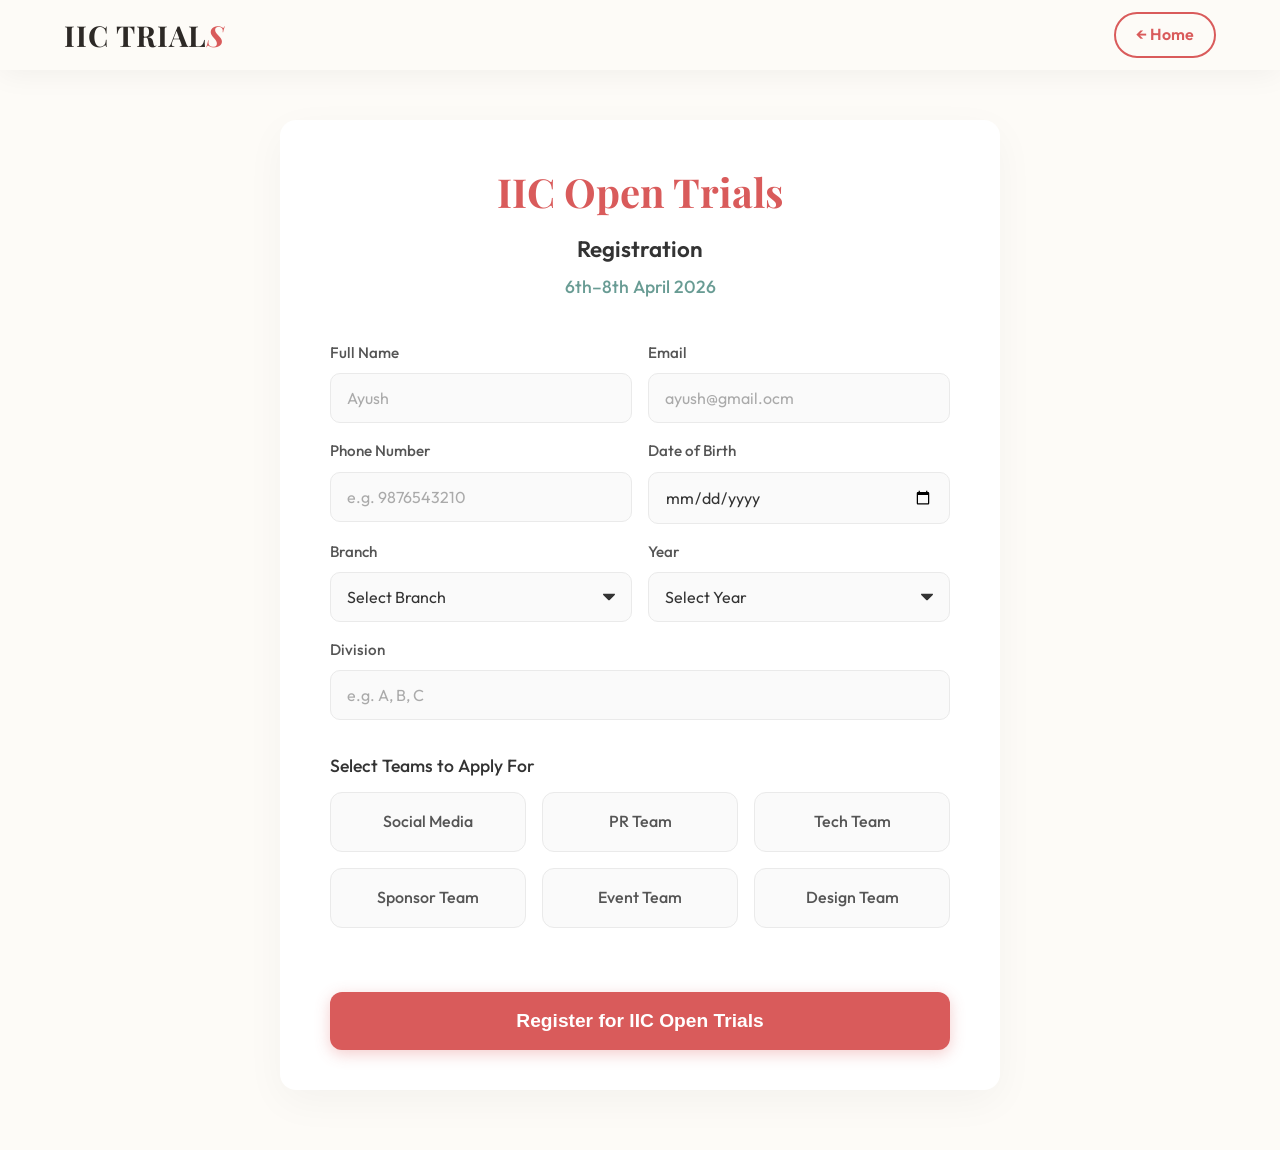
==== commit 910dba72: "feat: add phone input support, rename registration form ID, and update submission logic to use no-co" ====
--- a/register.html
+++ b/register.html
@@ -37,7 +37,7 @@
           <p class="date">6th–8th April 2026</p>
         </div>
 
-        <form id="standalone-register-form">
+        <form id="registerForm">
 
           <div class="form-section">
             <div class="form-row">
--- a/register.css
+++ b/register.css
@@ -92,6 +92,7 @@
 /* Inputs */
 input[type="text"],
 input[type="email"],
+input[type="tel"],
 input[type="date"],
 select {
   width: 100%;
